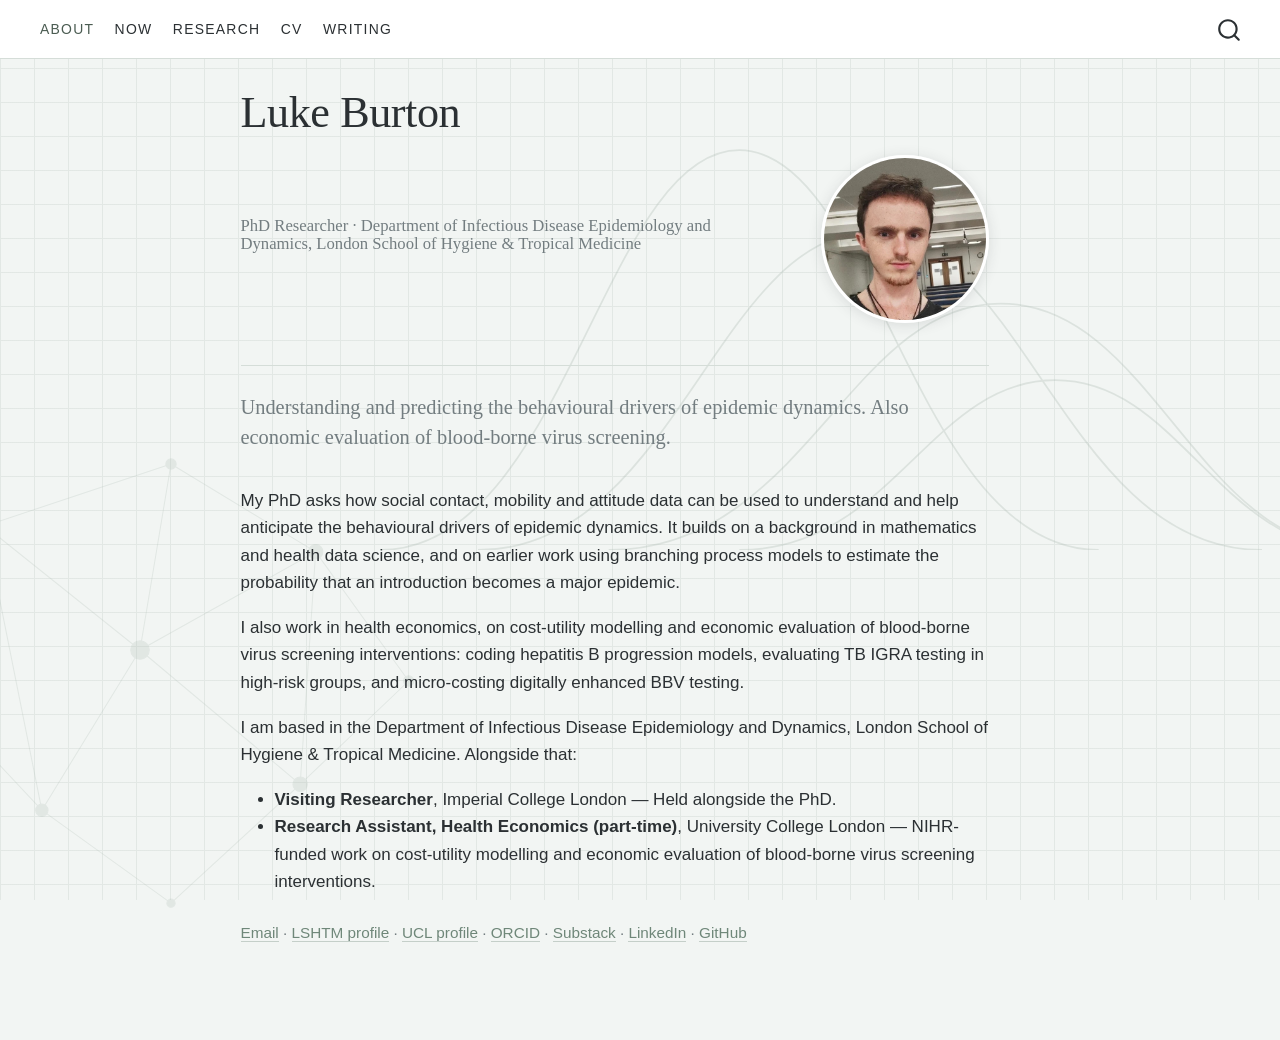
==== index.html @ eecdefc7 "Built site for gh-pages" ====
<!DOCTYPE html>
<html xmlns="http://www.w3.org/1999/xhtml" lang="en" xml:lang="en"><head>

<meta charset="utf-8">
<meta name="generator" content="quarto-1.10.18">

<meta name="viewport" content="width=device-width, initial-scale=1.0, user-scalable=yes">


<title>About</title>
<style>
/* Default styles provided by pandoc.
** See https://pandoc.org/MANUAL.html#variables-for-html for config info.
*/
span.smallcaps{font-variant: small-caps;}
div.columns{display: flex; gap: 1.5em;}
div.column{flex: auto;}
@media screen {
div.columns{gap: min(4vw, 1.5em);}
div.column{overflow-x: auto;}
}
div.hanging-indent{margin-left: 1.5em; text-indent: -1.5em;}
ul.task-list{list-style: none;}
ul.task-list li input[type="checkbox"] {
  width: 0.8em;
  margin: 0 0.8em 0.2em -1em; /* quarto-specific, see https://github.com/quarto-dev/quarto-cli/issues/4556 */ 
  vertical-align: middle;
}
</style>


<script src="site_libs/quarto-nav/quarto-nav.js"></script>
<script src="site_libs/quarto-nav/headroom.min.js"></script>
<script src="site_libs/clipboard/clipboard.min.js"></script>
<script src="site_libs/quarto-search/autocomplete.umd.js"></script>
<script src="site_libs/quarto-search/fuse.min.js"></script>
<script src="site_libs/quarto-search/quarto-search.js"></script>
<meta name="quarto:offset" content="./">
<script src="site_libs/quarto-html/quarto.js" type="module"></script>
<script src="site_libs/quarto-html/tabsets/tabsets.js" type="module"></script>
<script src="site_libs/quarto-html/popper.min.js"></script>
<script src="site_libs/quarto-html/tippy.umd.min.js"></script>
<script src="site_libs/quarto-html/anchor.min.js"></script>
<link href="site_libs/quarto-html/tippy.css" rel="stylesheet">
<link href="site_libs/quarto-html/quarto-syntax-highlighting-64a204ab8560d761af7679ceaba22944.css" rel="stylesheet" id="quarto-text-highlighting-styles">
<script src="site_libs/bootstrap/bootstrap.min.js"></script>
<link href="site_libs/bootstrap/bootstrap-icons.css" rel="stylesheet">
<link href="site_libs/bootstrap/bootstrap-a28bf1c7a358cd88977285973ed14ad2.min.css" rel="stylesheet" append-hash="true" id="quarto-bootstrap" data-mode="light">
<script id="quarto-search-options" type="application/json">{
  "location": "navbar",
  "copy-button": false,
  "collapse-after": 3,
  "panel-placement": "end",
  "type": "overlay",
  "limit": 50,
  "keyboard-shortcut": [
    "f",
    "/",
    "s"
  ],
  "show-item-context": false,
  "language": {
    "search-no-results-text": "No results",
    "search-matching-documents-text": "matching documents",
    "search-copy-link-title": "Copy link to search",
    "search-hide-matches-text": "Hide additional matches",
    "search-more-match-text": "more match in this document",
    "search-more-matches-text": "more matches in this document",
    "search-clear-button-title": "Clear",
    "search-text-placeholder": "",
    "search-detached-cancel-button-title": "Cancel",
    "search-submit-button-title": "Submit",
    "search-label": "Search"
  }
}</script>


</head>

<body class="nav-fixed fullcontent quarto-light">

<div id="quarto-search-results"></div>
  <header id="quarto-header" class="headroom fixed-top">
    <nav class="navbar navbar-expand-lg " data-bs-theme="dark">
      <div class="navbar-container container-fluid">
            <div id="quarto-search" class="" title="Search"></div>
          <button class="navbar-toggler" type="button" data-bs-toggle="collapse" data-bs-target="#navbarCollapse" aria-controls="navbarCollapse" role="menu" aria-expanded="false" aria-label="Toggle navigation" onclick="if (window.quartoToggleHeadroom) { window.quartoToggleHeadroom(); }">
  <span class="navbar-toggler-icon"></span>
</button>
          <div class="collapse navbar-collapse" id="navbarCollapse">
            <ul class="navbar-nav navbar-nav-scroll me-auto">
  <li class="nav-item">
    <a class="nav-link active" href="./index.html" aria-current="page"> 
<span class="menu-text">About</span></a>
  </li>  
  <li class="nav-item">
    <a class="nav-link" href="./now.html"> 
<span class="menu-text">Now</span></a>
  </li>  
  <li class="nav-item">
    <a class="nav-link" href="./research.html"> 
<span class="menu-text">Research</span></a>
  </li>  
  <li class="nav-item">
    <a class="nav-link" href="./cv.html"> 
<span class="menu-text">CV</span></a>
  </li>  
  <li class="nav-item">
    <a class="nav-link" href="./writing.html"> 
<span class="menu-text">Writing</span></a>
  </li>  
</ul>
          </div> <!-- /navcollapse -->
            <div class="quarto-navbar-tools">
</div>
      </div> <!-- /container-fluid -->
    </nav>
</header>
<!-- content -->
<div id="quarto-content" class="quarto-container page-columns page-rows-contents page-layout-article page-navbar">
<!-- sidebar -->
<!-- margin-sidebar -->
    
<!-- main -->
<main class="content" id="quarto-document-content"><header id="title-block-header" class="quarto-title-block"><h1 class="hero-name unnumbered title display-7">Luke Burton</h1></header>




<div class="hero">
<section id="b58fc729-690b-4000-b19f-365a4093b2ff7b7b3c2076617220706572736f6e616c2e6e616d65203e7d7d" class="level1 hero-name unnumbered hero-text">

<p><span class="hero-role">PhD Researcher · Department of Infectious Disease Epidemiology and Dynamics, London School of Hygiene &amp; Tropical Medicine</span></p>
</section>
<!-- Generated file. Do not edit by hand. -->
<div class="headshot">
<p><img src="images/headshot.jpg" class="img-fluid" alt="Luke Burton"></p>
</div>
</div>
<div class="lede">
<p>Understanding and predicting the behavioural drivers of epidemic dynamics. Also economic evaluation of blood-borne virus screening.</p>
</div>
<p>My PhD asks how social contact, mobility and attitude data can be used to understand and help anticipate the behavioural drivers of epidemic dynamics. It builds on a background in mathematics and health data science, and on earlier work using branching process models to estimate the probability that an introduction becomes a major epidemic.</p>
<p>I also work in health economics, on cost-utility modelling and economic evaluation of blood-borne virus screening interventions: coding hepatitis B progression models, evaluating TB IGRA testing in high-risk groups, and micro-costing digitally enhanced BBV testing.</p>
<p>I am based in the Department of Infectious Disease Epidemiology and Dynamics, London School of Hygiene &amp; Tropical Medicine. Alongside that:</p>
<!-- Generated file. Do not edit by hand. -->
<ul>
<li><strong>Visiting Researcher</strong>, Imperial College London — Held alongside the PhD.</li>
<li><strong>Research Assistant, Health Economics (part-time)</strong>, University College London — NIHR-funded work on cost-utility modelling and economic evaluation of blood-borne virus screening interventions.</li>
</ul>
<!-- Generated file. Do not edit by hand. -->
<div class="profile-links">
<p><a href="mailto:Luke.Burton1@student.lshtm.ac.uk">Email</a> · <a href="https://www.lshtm.ac.uk/aboutus/people/burton.luke">LSHTM profile</a> · <a href="https://profiles.ucl.ac.uk/108469-luke-burton">UCL profile</a> · <a href="https://orcid.org/0009-0004-3168-0413">ORCID</a> · <a href="https://laburton.substack.com">Substack</a> · <a href="https://www.linkedin.com/in/luke-burton-7563511b1/">LinkedIn</a> · <a href="https://github.com/lukeburton02">GitHub</a></p>
</div>



</main> <!-- /main -->
<script id="quarto-html-after-body" type="application/javascript">
  window.document.addEventListener("DOMContentLoaded", function (event) {
    const icon = "";
    const anchorJS = new window.AnchorJS();
    anchorJS.options = {
      placement: 'right',
      icon: icon
    };
    anchorJS.add('.anchored');
    const isCodeAnnotation = (el) => {
      for (const clz of el.classList) {
        if (clz.startsWith('code-annotation-')) {                     
          return true;
        }
      }
      return false;
    }
    const onCopySuccess = function(e) {
      // button target
      const button = e.trigger;
      // don't keep focus
      button.blur();
      // flash "checked"
      button.classList.add('code-copy-button-checked');
      var currentTitle = button.getAttribute("title");
      button.setAttribute("title", "Copied!");
      let tooltip;
      if (window.bootstrap) {
        button.setAttribute("data-bs-toggle", "tooltip");
        button.setAttribute("data-bs-placement", "left");
        button.setAttribute("data-bs-title", "Copied!");
        tooltip = new bootstrap.Tooltip(button, 
          { trigger: "manual", 
            customClass: "code-copy-button-tooltip",
            offset: [0, -8]});
        tooltip.show();    
      }
      setTimeout(function() {
        if (tooltip) {
          tooltip.hide();
          button.removeAttribute("data-bs-title");
          button.removeAttribute("data-bs-toggle");
          button.removeAttribute("data-bs-placement");
        }
        button.setAttribute("title", currentTitle);
        button.classList.remove('code-copy-button-checked');
      }, 1000);
      // clear code selection
      e.clearSelection();
    }
    const getTextToCopy = function(trigger) {
      const outerScaffold = trigger.parentElement.cloneNode(true);
      const codeEl = outerScaffold.querySelector('code');
      for (const childEl of codeEl.children) {
        if (isCodeAnnotation(childEl)) {
          childEl.remove();
        }
      }
      return codeEl.innerText;
    }
    const clipboard = new window.ClipboardJS('.code-copy-button:not([data-in-quarto-modal])', {
      text: getTextToCopy
    });
    clipboard.on('success', onCopySuccess);
    if (window.document.getElementById('quarto-embedded-source-code-modal')) {
      const clipboardModal = new window.ClipboardJS('.code-copy-button[data-in-quarto-modal]', {
        text: getTextToCopy,
        container: window.document.getElementById('quarto-embedded-source-code-modal')
      });
      clipboardModal.on('success', onCopySuccess);
    }
      var localhostRegex = new RegExp(/^(?:http|https):\/\/localhost\:?[0-9]*\//);
      var mailtoRegex = new RegExp(/^mailto:/);
        var filterRegex = new RegExp("https:\/\/lukeaburton\.co\.uk");
      var isInternal = (href) => {
          return filterRegex.test(href) || localhostRegex.test(href) || mailtoRegex.test(href);
      }
      // Inspect non-navigation links and adorn them if external
     var links = window.document.querySelectorAll('a[href]:not(.nav-link):not(.navbar-brand):not(.toc-action):not(.sidebar-link):not(.sidebar-item-toggle):not(.pagination-link):not(.no-external):not([aria-hidden]):not(.dropdown-item):not(.quarto-navigation-tool):not(.about-link)');
      for (var i=0; i<links.length; i++) {
        const link = links[i];
        if (!isInternal(link.href)) {
          // undo the damage that might have been done by quarto-nav.js in the case of
          // links that we want to consider external
          if (link.dataset.originalHref !== undefined) {
            link.href = link.dataset.originalHref;
          }
            // target, if specified
            link.setAttribute("target", "_blank");
            if (link.getAttribute("rel") === null) {
              link.setAttribute("rel", "noopener");
            }
        }
      }
    function tippyHover(el, contentFn, onTriggerFn, onUntriggerFn) {
      const config = {
        allowHTML: true,
        maxWidth: 500,
        delay: 100,
        arrow: false,
        appendTo: function(el) {
            return el.parentElement;
        },
        interactive: true,
        interactiveBorder: 10,
        theme: 'quarto',
        placement: 'bottom-start',
      };
      if (contentFn) {
        config.content = contentFn;
      }
      if (onTriggerFn) {
        config.onTrigger = onTriggerFn;
      }
      if (onUntriggerFn) {
        config.onUntrigger = onUntriggerFn;
      }
      window.tippy(el, config); 
    }
    const noterefs = window.document.querySelectorAll('a[role="doc-noteref"]');
    for (var i=0; i<noterefs.length; i++) {
      const ref = noterefs[i];
      tippyHover(ref, function() {
        // use id or data attribute instead here
        let href = ref.getAttribute('data-footnote-href') || ref.getAttribute('href');
        try { href = new URL(href).hash; } catch {}
        const id = href.replace(/^#\/?/, "");
        const note = window.document.getElementById(id);
        if (note) {
          return note.innerHTML;
        } else {
          return "";
        }
      });
    }
    const xrefs = window.document.querySelectorAll('a.quarto-xref');
    const processXRef = (id, note) => {
      // Strip column container classes
      const stripColumnClz = (el) => {
        el.classList.remove("page-full", "page-columns");
        if (el.children) {
          for (const child of el.children) {
            stripColumnClz(child);
          }
        }
      }
      stripColumnClz(note)
      if (id === null || id.startsWith('sec-')) {
        // Special case sections, only their first couple elements
        const container = document.createElement("div");
        if (note.children && note.children.length > 2) {
          container.appendChild(note.children[0].cloneNode(true));
          for (let i = 1; i < note.children.length; i++) {
            const child = note.children[i];
            if (child.tagName === "P" && child.innerText === "") {
              continue;
            } else {
              container.appendChild(child.cloneNode(true));
              break;
            }
          }
          if (window.Quarto?.typesetMath) {
            window.Quarto.typesetMath(container);
          }
          return container.innerHTML
        } else {
          if (window.Quarto?.typesetMath) {
            window.Quarto.typesetMath(note);
          }
          return note.innerHTML;
        }
      } else {
        // Remove any anchor links if they are present
        const anchorLink = note.querySelector('a.anchorjs-link');
        if (anchorLink) {
          anchorLink.remove();
        }
        if (window.Quarto?.typesetMath) {
          window.Quarto.typesetMath(note);
        }
        if (note.classList.contains("callout")) {
          return note.outerHTML;
        } else {
          return note.innerHTML;
        }
      }
    }
    for (var i=0; i<xrefs.length; i++) {
      const xref = xrefs[i];
      tippyHover(xref, undefined, function(instance) {
        instance.disable();
        let url = xref.getAttribute('href');
        let hash = undefined; 
        if (url.startsWith('#')) {
          hash = url;
        } else {
          try { hash = new URL(url).hash; } catch {}
        }
        if (hash) {
          const id = hash.replace(/^#\/?/, "");
          const note = window.document.getElementById(id);
          if (note !== null) {
            try {
              const html = processXRef(id, note.cloneNode(true));
              instance.setContent(html);
            } finally {
              instance.enable();
              instance.show();
            }
          } else {
            // See if we can fetch this
            fetch(url.split('#')[0])
            .then(res => res.text())
            .then(html => {
              const parser = new DOMParser();
              const htmlDoc = parser.parseFromString(html, "text/html");
              const note = htmlDoc.getElementById(id);
              if (note !== null) {
                const html = processXRef(id, note);
                instance.setContent(html);
              } 
            }).finally(() => {
              instance.enable();
              instance.show();
            });
          }
        } else {
          // See if we can fetch a full url (with no hash to target)
          // This is a special case and we should probably do some content thinning / targeting
          fetch(url)
          .then(res => res.text())
          .then(html => {
            const parser = new DOMParser();
            const htmlDoc = parser.parseFromString(html, "text/html");
            const note = htmlDoc.querySelector('main.content');
            if (note !== null) {
              // This should only happen for chapter cross references
              // (since there is no id in the URL)
              // remove the first header
              if (note.children.length > 0 && note.children[0].tagName === "HEADER") {
                note.children[0].remove();
              }
              const html = processXRef(null, note);
              instance.setContent(html);
            } 
          }).finally(() => {
            instance.enable();
            instance.show();
          });
        }
      }, function(instance) {
      });
    }
        let selectedAnnoteEl;
        const selectorForAnnotation = ( cell, annotation) => {
          let cellAttr = 'data-code-cell="' + cell + '"';
          let lineAttr = 'data-code-annotation="' +  annotation + '"';
          const selector = 'span[' + cellAttr + '][' + lineAttr + ']';
          return selector;
        }
        const selectCodeLines = (annoteEl) => {
          const doc = window.document;
          const targetCell = annoteEl.getAttribute("data-target-cell");
          const targetAnnotation = annoteEl.getAttribute("data-target-annotation");
          const annoteSpan = window.document.querySelector(selectorForAnnotation(targetCell, targetAnnotation));
          const lines = annoteSpan.getAttribute("data-code-lines").split(",");
          const lineIds = lines.map((line) => {
            return targetCell + "-" + line;
          })
          let top = null;
          let height = null;
          let parent = null;
          if (lineIds.length > 0) {
              //compute the position of the single el (top and bottom and make a div)
              const el = window.document.getElementById(lineIds[0]);
              top = el.offsetTop;
              height = el.offsetHeight;
              parent = el.parentElement.parentElement;
            if (lineIds.length > 1) {
              const lastEl = window.document.getElementById(lineIds[lineIds.length - 1]);
              const bottom = lastEl.offsetTop + lastEl.offsetHeight;
              height = bottom - top;
            }
            if (top !== null && height !== null && parent !== null) {
              // cook up a div (if necessary) and position it 
              let div = window.document.getElementById("code-annotation-line-highlight");
              if (div === null) {
                div = window.document.createElement("div");
                div.setAttribute("id", "code-annotation-line-highlight");
                div.style.position = 'absolute';
                parent.appendChild(div);
              }
              div.style.top = top - 2 + "px";
              div.style.height = height + 4 + "px";
              div.style.left = 0;
              let gutterDiv = window.document.getElementById("code-annotation-line-highlight-gutter");
              if (gutterDiv === null) {
                gutterDiv = window.document.createElement("div");
                gutterDiv.setAttribute("id", "code-annotation-line-highlight-gutter");
                gutterDiv.style.position = 'absolute';
                const codeCell = window.document.getElementById(targetCell);
                const gutter = codeCell.querySelector('.code-annotation-gutter');
                gutter.appendChild(gutterDiv);
              }
              gutterDiv.style.top = top - 2 + "px";
              gutterDiv.style.height = height + 4 + "px";
            }
            selectedAnnoteEl = annoteEl;
          }
        };
        const unselectCodeLines = () => {
          const elementsIds = ["code-annotation-line-highlight", "code-annotation-line-highlight-gutter"];
          elementsIds.forEach((elId) => {
            const div = window.document.getElementById(elId);
            if (div) {
              div.remove();
            }
          });
          selectedAnnoteEl = undefined;
        };
          // Handle positioning of the toggle
      window.addEventListener(
        "resize",
        throttle(() => {
          elRect = undefined;
          if (selectedAnnoteEl) {
            selectCodeLines(selectedAnnoteEl);
          }
        }, 10)
      );
      function throttle(fn, ms) {
      let throttle = false;
      let timer;
        return (...args) => {
          if(!throttle) { // first call gets through
              fn.apply(this, args);
              throttle = true;
          } else { // all the others get throttled
              if(timer) clearTimeout(timer); // cancel #2
              timer = setTimeout(() => {
                fn.apply(this, args);
                timer = throttle = false;
              }, ms);
          }
        };
      }
        // Attach click handler to the DT
        const annoteDls = window.document.querySelectorAll('dt[data-target-cell]');
        for (const annoteDlNode of annoteDls) {
          annoteDlNode.addEventListener('click', (event) => {
            const clickedEl = event.target;
            if (clickedEl !== selectedAnnoteEl) {
              unselectCodeLines();
              const activeEl = window.document.querySelector('dt[data-target-cell].code-annotation-active');
              if (activeEl) {
                activeEl.classList.remove('code-annotation-active');
              }
              selectCodeLines(clickedEl);
              clickedEl.classList.add('code-annotation-active');
            } else {
              // Unselect the line
              unselectCodeLines();
              clickedEl.classList.remove('code-annotation-active');
            }
          });
        }
    const findCites = (el) => {
      const parentEl = el.parentElement;
      if (parentEl) {
        const cites = parentEl.dataset.cites;
        if (cites) {
          return {
            el,
            cites: cites.split(' ')
          };
        } else {
          return findCites(el.parentElement)
        }
      } else {
        return undefined;
      }
    };
    var bibliorefs = window.document.querySelectorAll('a[role="doc-biblioref"]');
    for (var i=0; i<bibliorefs.length; i++) {
      const ref = bibliorefs[i];
      const citeInfo = findCites(ref);
      if (citeInfo) {
        tippyHover(citeInfo.el, function() {
          var popup = window.document.createElement('div');
          citeInfo.cites.forEach(function(cite) {
            var citeDiv = window.document.createElement('div');
            citeDiv.classList.add('hanging-indent');
            citeDiv.classList.add('csl-entry');
            var biblioDiv = window.document.getElementById('ref-' + cite);
            if (biblioDiv) {
              citeDiv.innerHTML = biblioDiv.innerHTML;
            }
            popup.appendChild(citeDiv);
          });
          return popup.innerHTML;
        });
      }
    }
  });
  </script>
</div> <!-- /content -->




</body></html>
---- site_libs/quarto-html/tippy.css ----
.tippy-box[data-animation=fade][data-state=hidden]{opacity:0}[data-tippy-root]{max-width:calc(100vw - 10px)}.tippy-box{position:relative;background-color:#333;color:#fff;border-radius:4px;font-size:14px;line-height:1.4;white-space:normal;outline:0;transition-property:transform,visibility,opacity}.tippy-box[data-placement^=top]>.tippy-arrow{bottom:0}.tippy-box[data-placement^=top]>.tippy-arrow:before{bottom:-7px;left:0;border-width:8px 8px 0;border-top-color:initial;transform-origin:center top}.tippy-box[data-placement^=bottom]>.tippy-arrow{top:0}.tippy-box[data-placement^=bottom]>.tippy-arrow:before{top:-7px;left:0;border-width:0 8px 8px;border-bottom-color:initial;transform-origin:center bottom}.tippy-box[data-placement^=left]>.tippy-arrow{right:0}.tippy-box[data-placement^=left]>.tippy-arrow:before{border-width:8px 0 8px 8px;border-left-color:initial;right:-7px;transform-origin:center left}.tippy-box[data-placement^=right]>.tippy-arrow{left:0}.tippy-box[data-placement^=right]>.tippy-arrow:before{left:-7px;border-width:8px 8px 8px 0;border-right-color:initial;transform-origin:center right}.tippy-box[data-inertia][data-state=visible]{transition-timing-function:cubic-bezier(.54,1.5,.38,1.11)}.tippy-arrow{width:16px;height:16px;color:#333}.tippy-arrow:before{content:"";position:absolute;border-color:transparent;border-style:solid}.tippy-content{position:relative;padding:5px 9px;z-index:1}
---- site_libs/quarto-html/quarto-syntax-highlighting-64a204ab8560d761af7679ceaba22944.css ----
/* quarto syntax highlight colors */
:root {
  --quarto-hl-ot-color: #003B4F;
  --quarto-hl-at-color: #657422;
  --quarto-hl-ss-color: #20794D;
  --quarto-hl-an-color: #5E5E5E;
  --quarto-hl-fu-color: #4758AB;
  --quarto-hl-st-color: #20794D;
  --quarto-hl-cf-color: #003B4F;
  --quarto-hl-op-color: #5E5E5E;
  --quarto-hl-er-color: #AD0000;
  --quarto-hl-bn-color: #AD0000;
  --quarto-hl-al-color: #AD0000;
  --quarto-hl-va-color: #111111;
  --quarto-hl-bu-color: inherit;
  --quarto-hl-ex-color: inherit;
  --quarto-hl-pp-color: #AD0000;
  --quarto-hl-in-color: #5E5E5E;
  --quarto-hl-vs-color: #20794D;
  --quarto-hl-wa-color: #5E5E5E;
  --quarto-hl-do-color: #5E5E5E;
  --quarto-hl-im-color: #00769E;
  --quarto-hl-ch-color: #20794D;
  --quarto-hl-dt-color: #AD0000;
  --quarto-hl-fl-color: #AD0000;
  --quarto-hl-co-color: #5E5E5E;
  --quarto-hl-cv-color: #5E5E5E;
  --quarto-hl-cn-color: #8f5902;
  --quarto-hl-sc-color: #5E5E5E;
  --quarto-hl-dv-color: #AD0000;
  --quarto-hl-kw-color: #003B4F;
}

/* other quarto variables */
:root {
  --quarto-font-monospace: SFMono-Regular, Menlo, Monaco, Consolas, "Liberation Mono", "Courier New", monospace;
}

/* syntax highlight based on Pandoc's rules */
pre > code.sourceCode > span {
  color: #003B4F;
}

code.sourceCode > span {
  color: #003B4F;
}

div.sourceCode,
div.sourceCode pre.sourceCode {
  color: #003B4F;
}

/* Normal */
code span {
  color: #003B4F;
}

/* Alert */
code span.al {
  color: #AD0000;
  font-style: inherit;
}

/* Annotation */
code span.an {
  color: #5E5E5E;
  font-style: inherit;
}

/* Attribute */
code span.at {
  color: #657422;
  font-style: inherit;
}

/* BaseN */
code span.bn {
  color: #AD0000;
  font-style: inherit;
}

/* BuiltIn */
code span.bu {
  font-style: inherit;
}

/* ControlFlow */
code span.cf {
  color: #003B4F;
  font-weight: bold;
  font-style: inherit;
}

/* Char */
code span.ch {
  color: #20794D;
  font-style: inherit;
}

/* Constant */
code span.cn {
  color: #8f5902;
  font-style: inherit;
}

/* Comment */
code span.co {
  color: #5E5E5E;
  font-style: inherit;
}

/* CommentVar */
code span.cv {
  color: #5E5E5E;
  font-style: italic;
}

/* Documentation */
code span.do {
  color: #5E5E5E;
  font-style: italic;
}

/* DataType */
code span.dt {
  color: #AD0000;
  font-style: inherit;
}

/* DecVal */
code span.dv {
  color: #AD0000;
  font-style: inherit;
}

/* Error */
code span.er {
  color: #AD0000;
  font-style: inherit;
}

/* Extension */
code span.ex {
  font-style: inherit;
}

/* Float */
code span.fl {
  color: #AD0000;
  font-style: inherit;
}

/* Function */
code span.fu {
  color: #4758AB;
  font-style: inherit;
}

/* Import */
code span.im {
  color: #00769E;
  font-style: inherit;
}

/* Information */
code span.in {
  color: #5E5E5E;
  font-style: inherit;
}

/* Keyword */
code span.kw {
  color: #003B4F;
  font-weight: bold;
  font-style: inherit;
}

/* Operator */
code span.op {
  color: #5E5E5E;
  font-style: inherit;
}

/* Other */
code span.ot {
  color: #003B4F;
  font-style: inherit;
}

/* Preprocessor */
code span.pp {
  color: #AD0000;
  font-style: inherit;
}

/* SpecialChar */
code span.sc {
  color: #5E5E5E;
  font-style: inherit;
}

/* SpecialString */
code span.ss {
  color: #20794D;
  font-style: inherit;
}

/* String */
code span.st {
  color: #20794D;
  font-style: inherit;
}

/* Variable */
code span.va {
  color: #111111;
  font-style: inherit;
}

/* VerbatimString */
code span.vs {
  color: #20794D;
  font-style: inherit;
}

/* Warning */
code span.wa {
  color: #5E5E5E;
  font-style: italic;
}

.prevent-inlining {
  content: "</";
}

/*# sourceMappingURL=9d8d5bb603a83b8298b89080a598c93b.css.map */
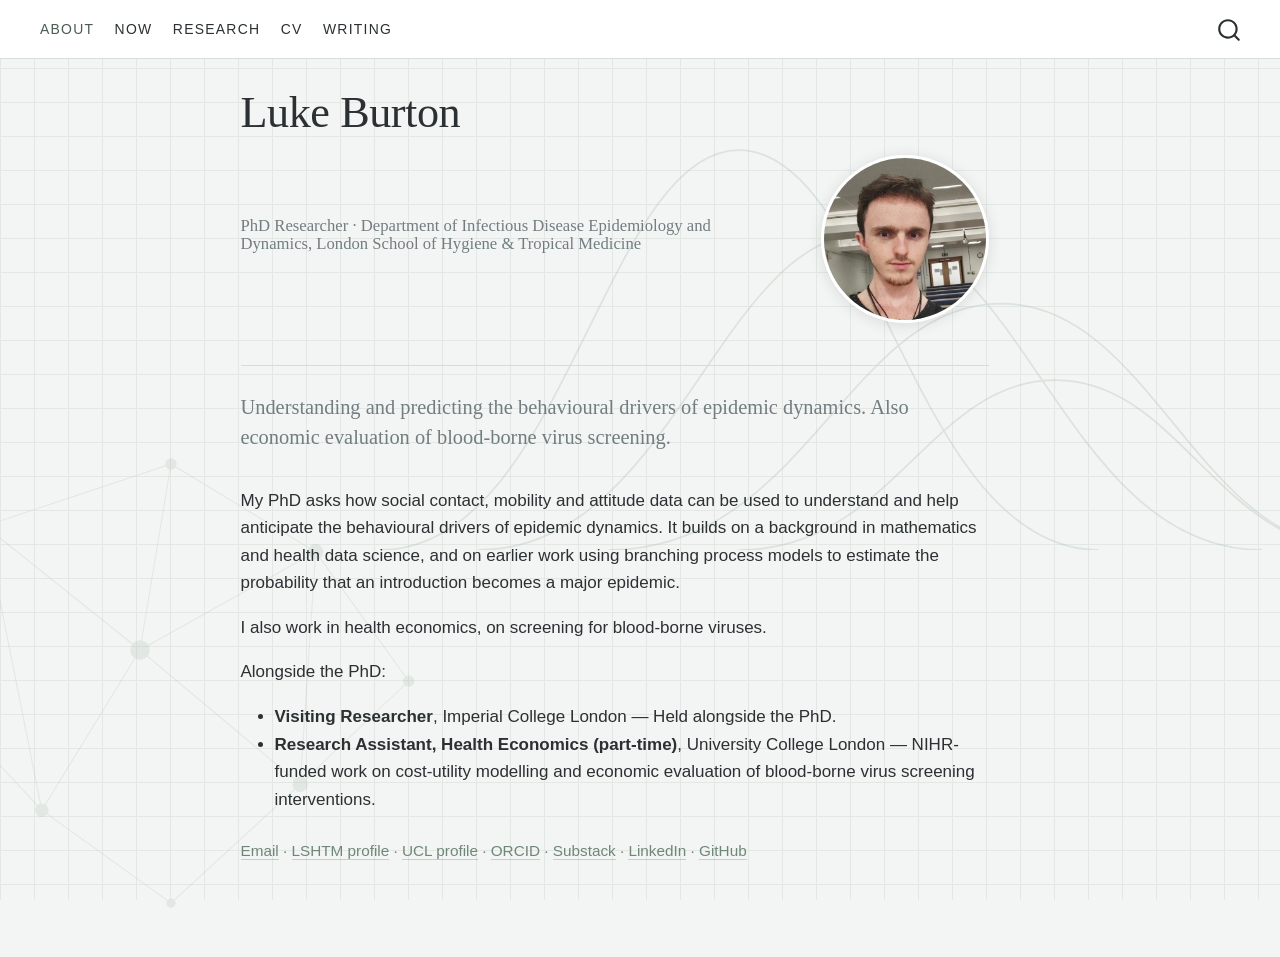
==== commit 957e3767: "Built site for gh-pages" ====
--- a/index.html
+++ b/index.html
@@ -141,8 +141,8 @@
 <p>Understanding and predicting the behavioural drivers of epidemic dynamics. Also economic evaluation of blood-borne virus screening.</p>
 </div>
 <p>My PhD asks how social contact, mobility and attitude data can be used to understand and help anticipate the behavioural drivers of epidemic dynamics. It builds on a background in mathematics and health data science, and on earlier work using branching process models to estimate the probability that an introduction becomes a major epidemic.</p>
-<p>I also work in health economics, on cost-utility modelling and economic evaluation of blood-borne virus screening interventions: coding hepatitis B progression models, evaluating TB IGRA testing in high-risk groups, and micro-costing digitally enhanced BBV testing.</p>
-<p>I am based in the Department of Infectious Disease Epidemiology and Dynamics, London School of Hygiene &amp; Tropical Medicine. Alongside that:</p>
+<p>I also work in health economics, on screening for blood-borne viruses.</p>
+<p>Alongside the PhD:</p>
 <!-- Generated file. Do not edit by hand. -->
 <ul>
 <li><strong>Visiting Researcher</strong>, Imperial College London — Held alongside the PhD.</li>
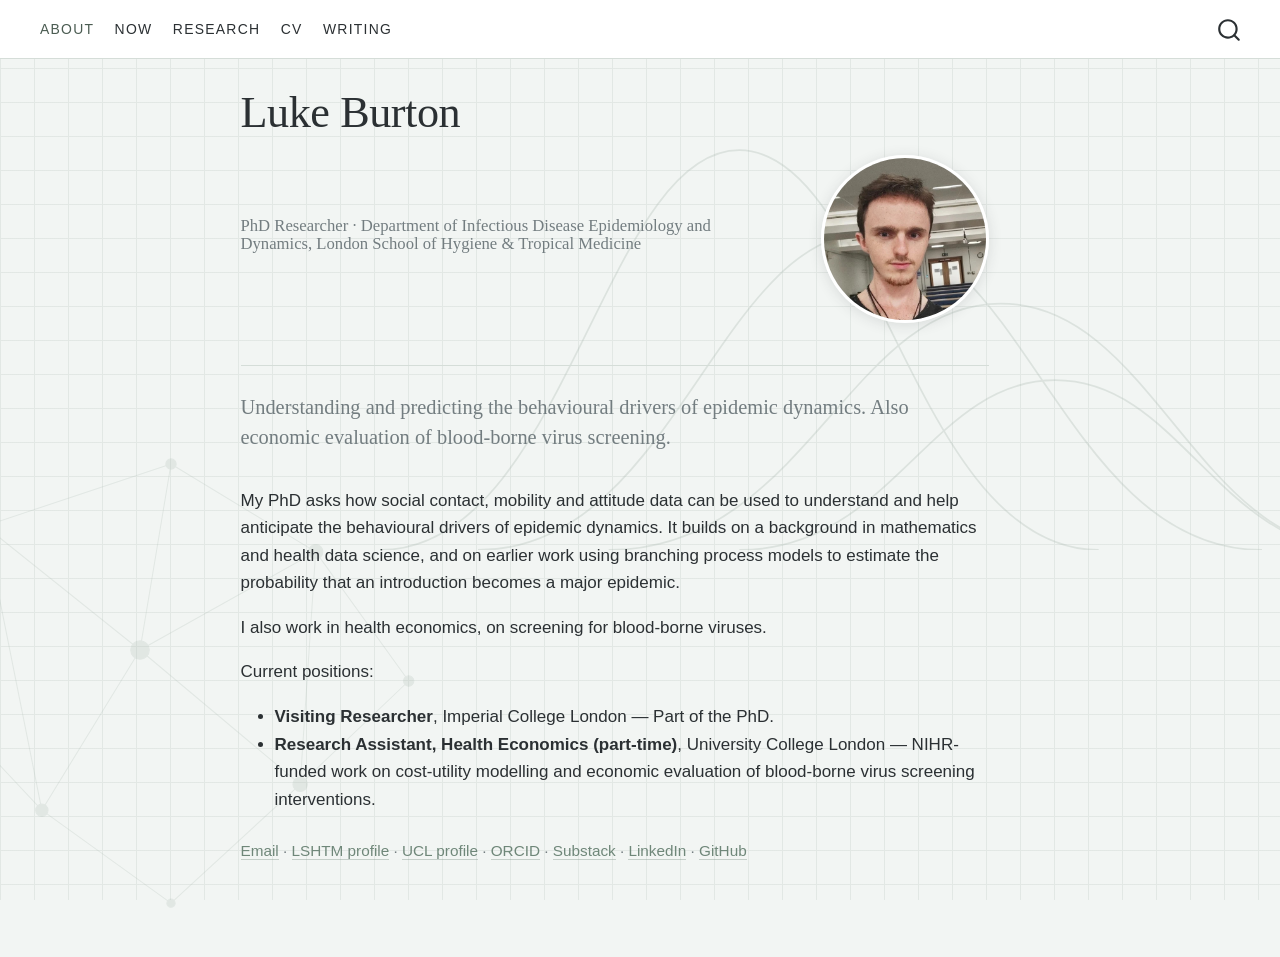
==== commit cf025f4e: "Built site for gh-pages" ====
--- a/index.html
+++ b/index.html
@@ -45,7 +45,7 @@
 <link href="site_libs/quarto-html/quarto-syntax-highlighting-64a204ab8560d761af7679ceaba22944.css" rel="stylesheet" id="quarto-text-highlighting-styles">
 <script src="site_libs/bootstrap/bootstrap.min.js"></script>
 <link href="site_libs/bootstrap/bootstrap-icons.css" rel="stylesheet">
-<link href="site_libs/bootstrap/bootstrap-a28bf1c7a358cd88977285973ed14ad2.min.css" rel="stylesheet" append-hash="true" id="quarto-bootstrap" data-mode="light">
+<link href="site_libs/bootstrap/bootstrap-5bb09450fe2c5aace1204da6cc6038b9.min.css" rel="stylesheet" append-hash="true" id="quarto-bootstrap" data-mode="light">
 <script id="quarto-search-options" type="application/json">{
   "location": "navbar",
   "copy-button": false,
@@ -142,10 +142,10 @@
 </div>
 <p>My PhD asks how social contact, mobility and attitude data can be used to understand and help anticipate the behavioural drivers of epidemic dynamics. It builds on a background in mathematics and health data science, and on earlier work using branching process models to estimate the probability that an introduction becomes a major epidemic.</p>
 <p>I also work in health economics, on screening for blood-borne viruses.</p>
-<p>Alongside the PhD:</p>
+<p>Current positions:</p>
 <!-- Generated file. Do not edit by hand. -->
 <ul>
-<li><strong>Visiting Researcher</strong>, Imperial College London — Held alongside the PhD.</li>
+<li><strong>Visiting Researcher</strong>, Imperial College London — Part of the PhD.</li>
 <li><strong>Research Assistant, Health Economics (part-time)</strong>, University College London — NIHR-funded work on cost-utility modelling and economic evaluation of blood-borne virus screening interventions.</li>
 </ul>
 <!-- Generated file. Do not edit by hand. -->
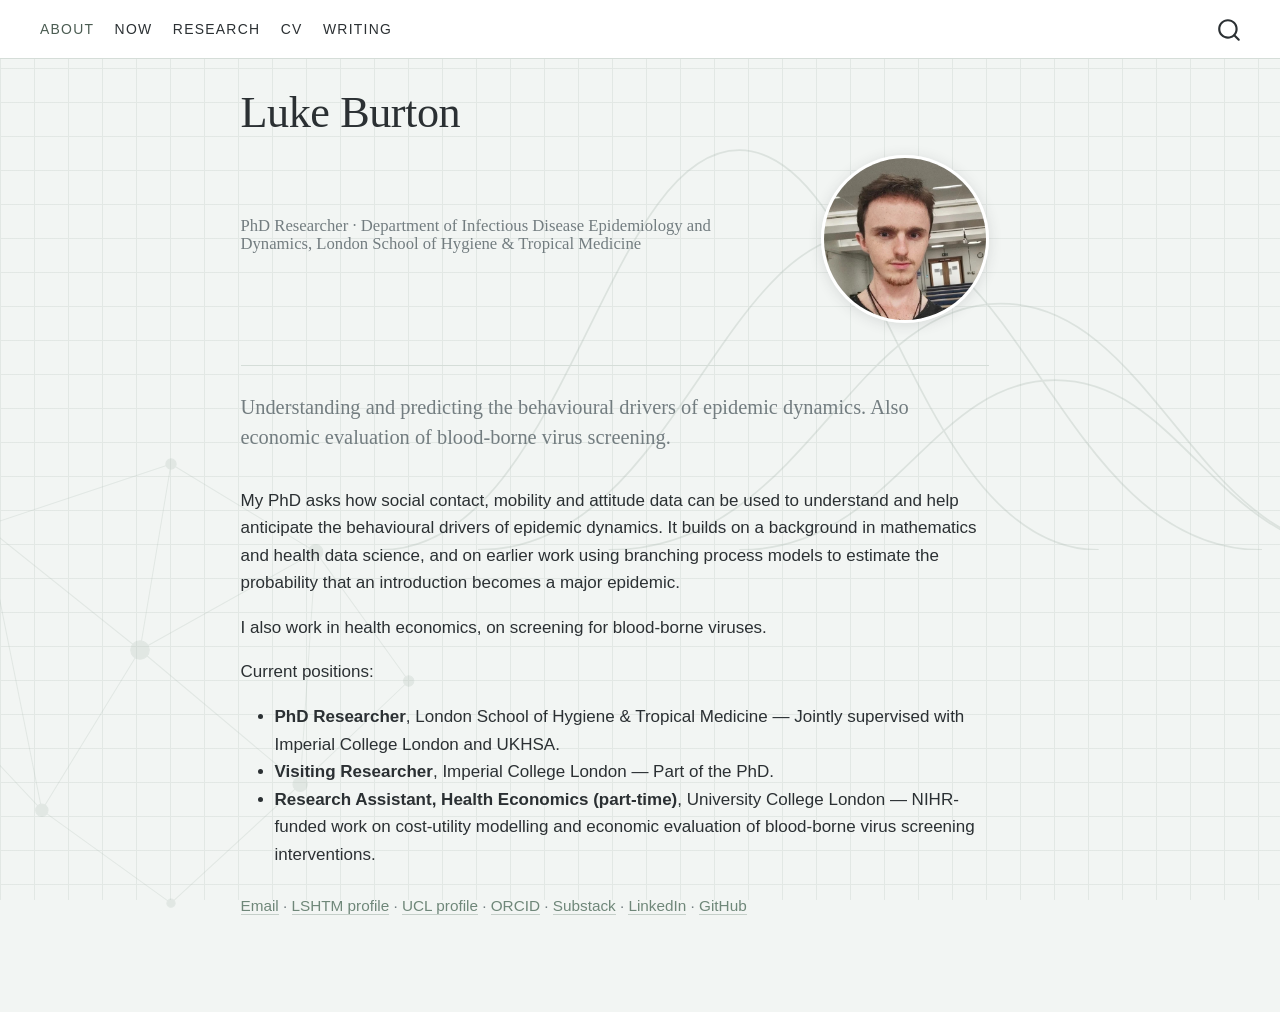
==== commit 0dc2f694: "Built site for gh-pages" ====
--- a/index.html
+++ b/index.html
@@ -45,7 +45,7 @@
 <link href="site_libs/quarto-html/quarto-syntax-highlighting-64a204ab8560d761af7679ceaba22944.css" rel="stylesheet" id="quarto-text-highlighting-styles">
 <script src="site_libs/bootstrap/bootstrap.min.js"></script>
 <link href="site_libs/bootstrap/bootstrap-icons.css" rel="stylesheet">
-<link href="site_libs/bootstrap/bootstrap-5bb09450fe2c5aace1204da6cc6038b9.min.css" rel="stylesheet" append-hash="true" id="quarto-bootstrap" data-mode="light">
+<link href="site_libs/bootstrap/bootstrap-2320b2c2a99785e9e9ef2d390f8d18b9.min.css" rel="stylesheet" append-hash="true" id="quarto-bootstrap" data-mode="light">
 <script id="quarto-search-options" type="application/json">{
   "location": "navbar",
   "copy-button": false,
@@ -145,6 +145,7 @@
 <p>Current positions:</p>
 <!-- Generated file. Do not edit by hand. -->
 <ul>
+<li><strong>PhD Researcher</strong>, London School of Hygiene &amp; Tropical Medicine — Jointly supervised with Imperial College London and UKHSA.</li>
 <li><strong>Visiting Researcher</strong>, Imperial College London — Part of the PhD.</li>
 <li><strong>Research Assistant, Health Economics (part-time)</strong>, University College London — NIHR-funded work on cost-utility modelling and economic evaluation of blood-borne virus screening interventions.</li>
 </ul>
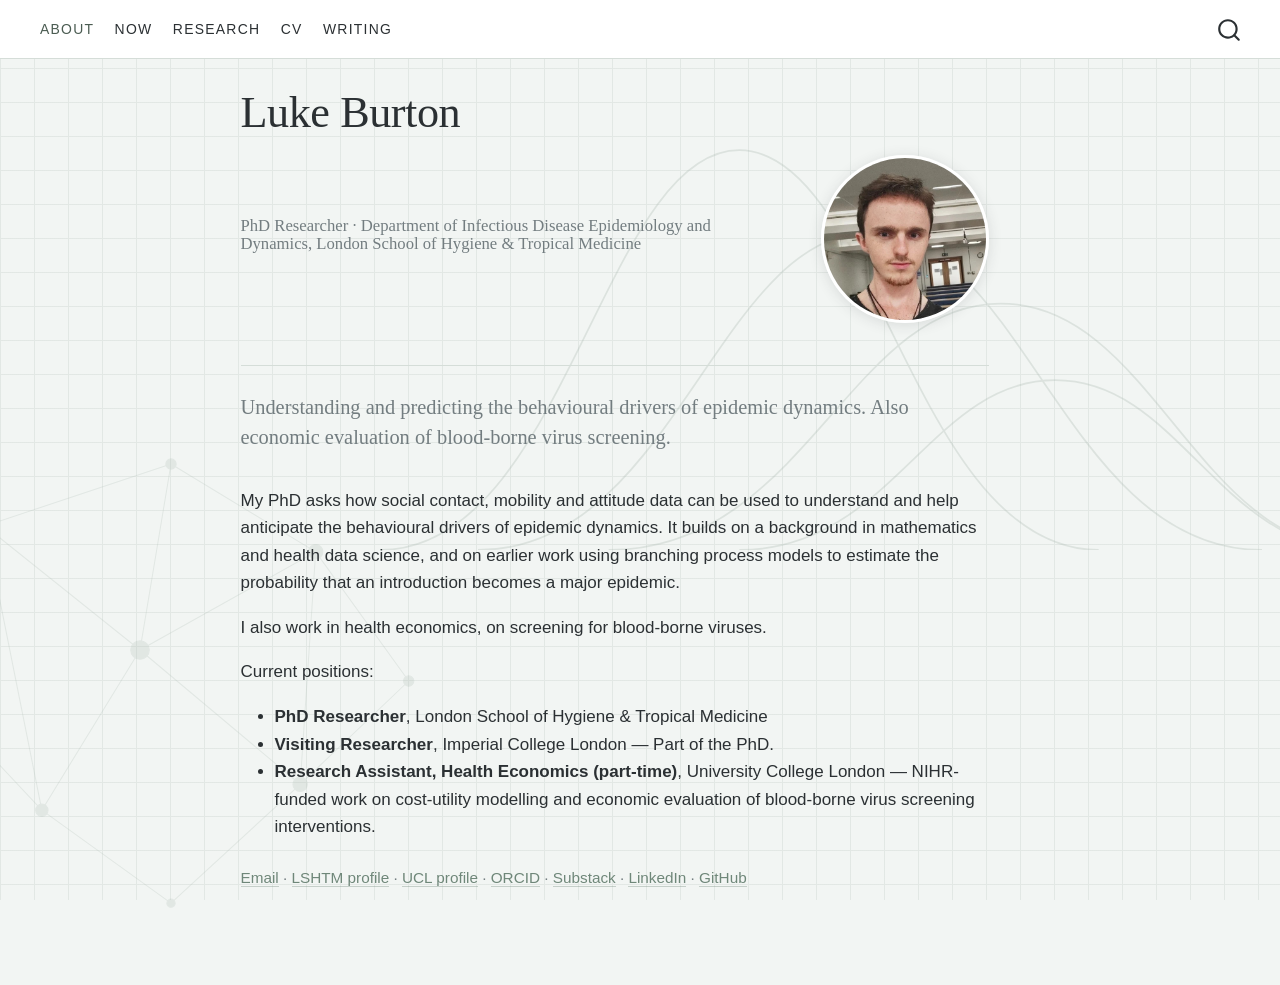
==== commit b44b7a60: "Built site for gh-pages" ====
--- a/index.html
+++ b/index.html
@@ -145,7 +145,7 @@
 <p>Current positions:</p>
 <!-- Generated file. Do not edit by hand. -->
 <ul>
-<li><strong>PhD Researcher</strong>, London School of Hygiene &amp; Tropical Medicine — Jointly supervised with Imperial College London and UKHSA.</li>
+<li><strong>PhD Researcher</strong>, London School of Hygiene &amp; Tropical Medicine</li>
 <li><strong>Visiting Researcher</strong>, Imperial College London — Part of the PhD.</li>
 <li><strong>Research Assistant, Health Economics (part-time)</strong>, University College London — NIHR-funded work on cost-utility modelling and economic evaluation of blood-borne virus screening interventions.</li>
 </ul>
